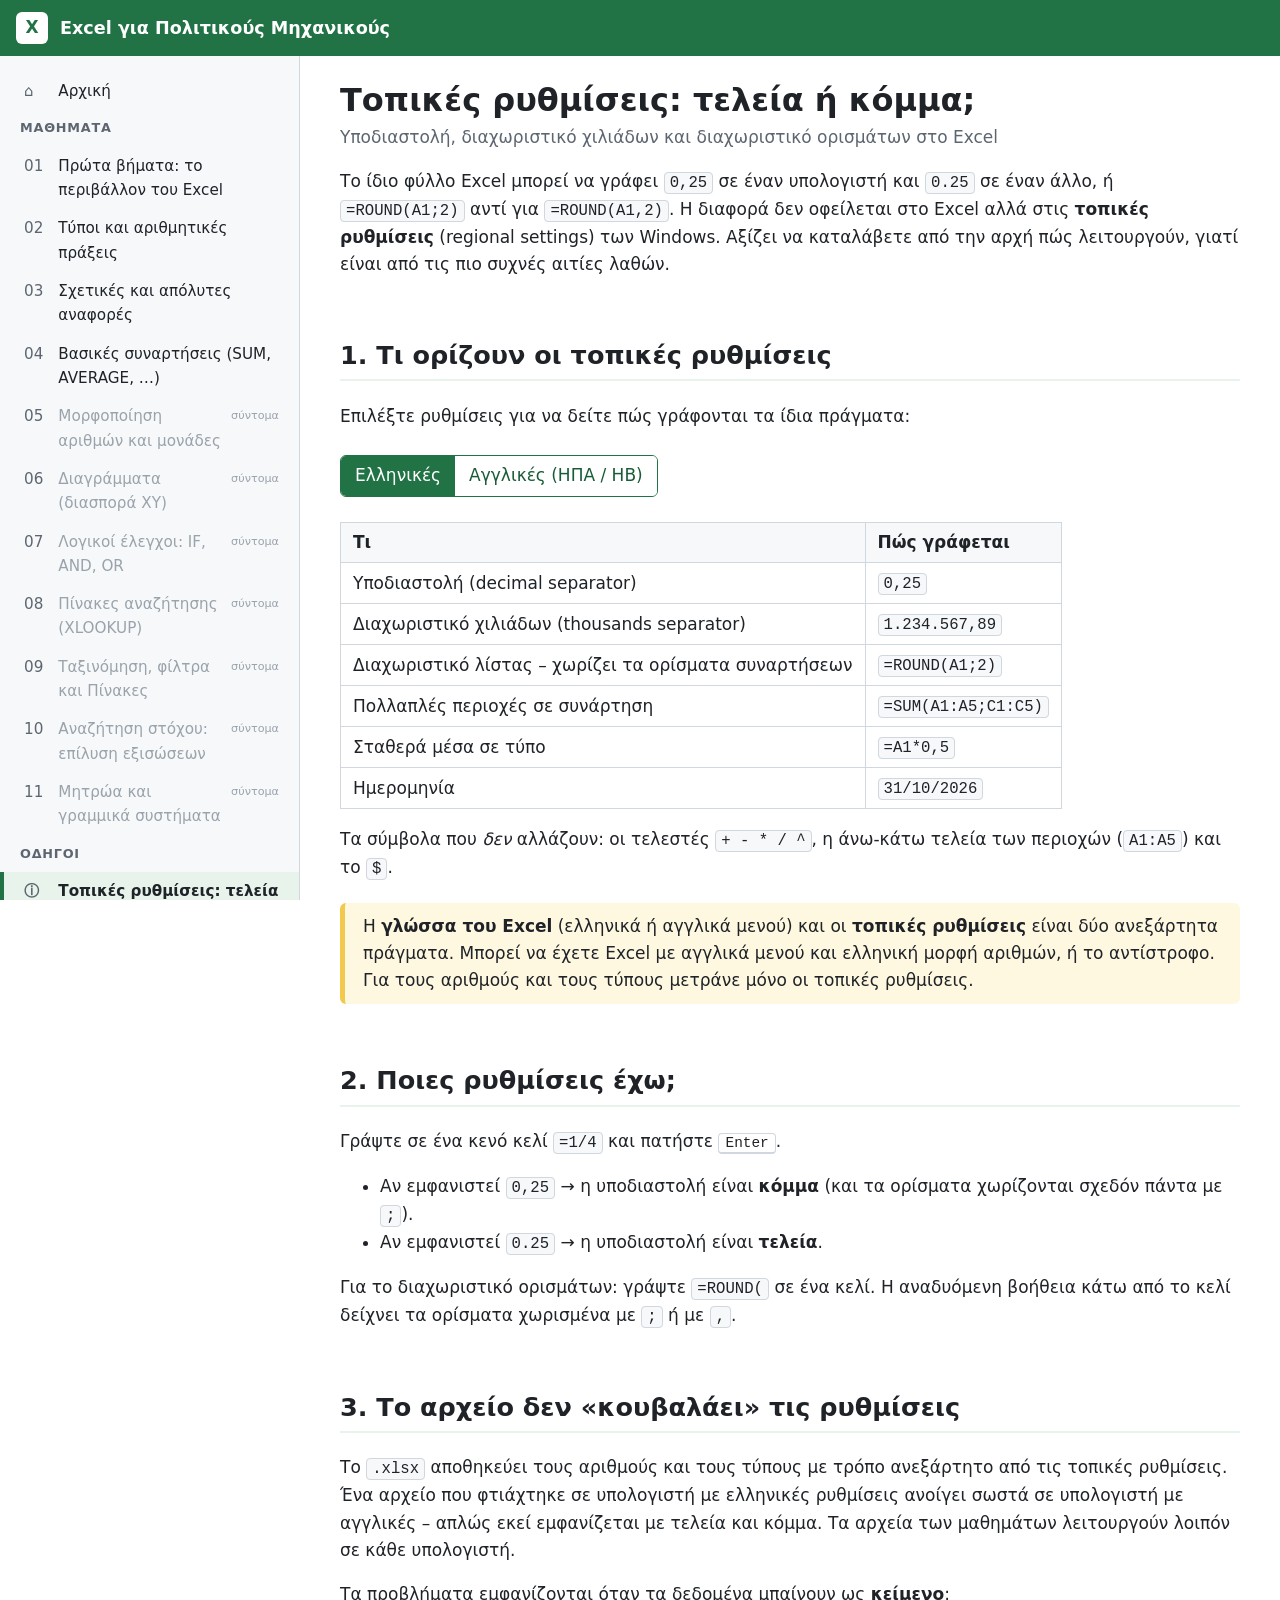
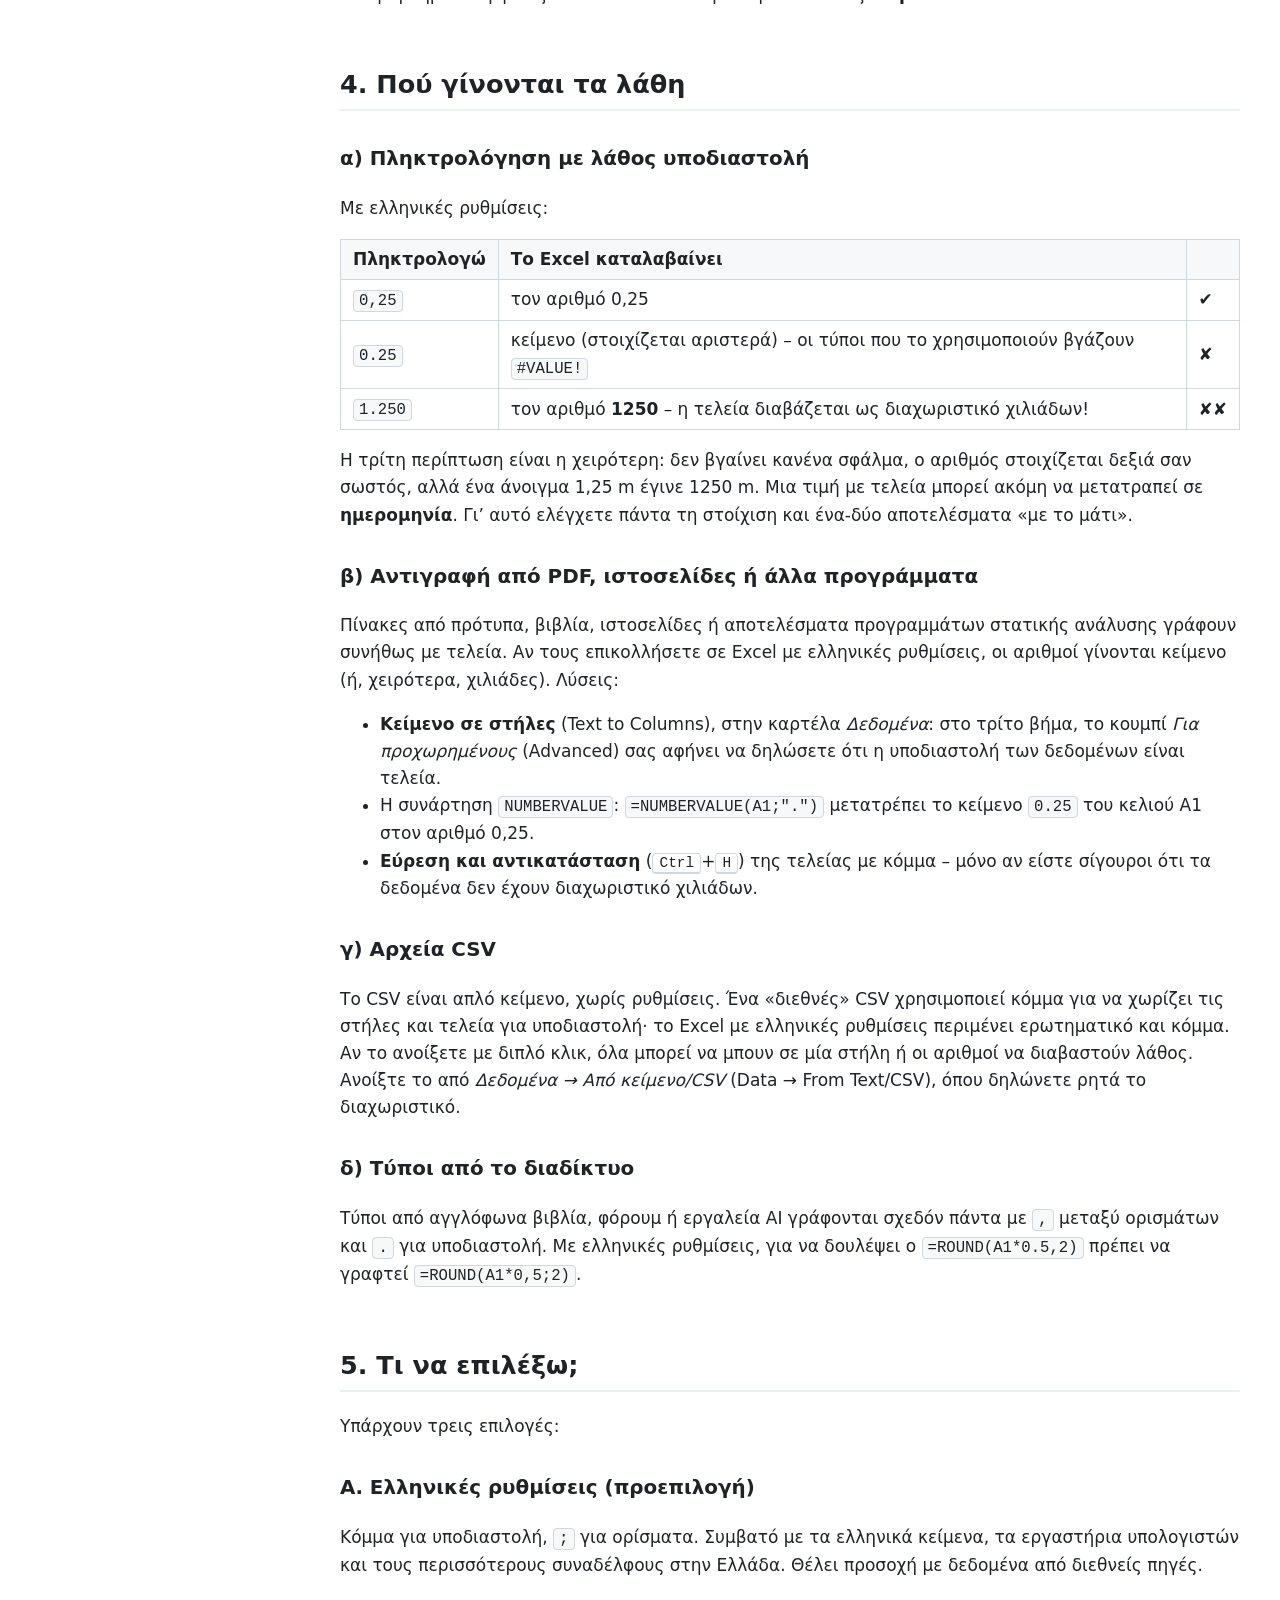
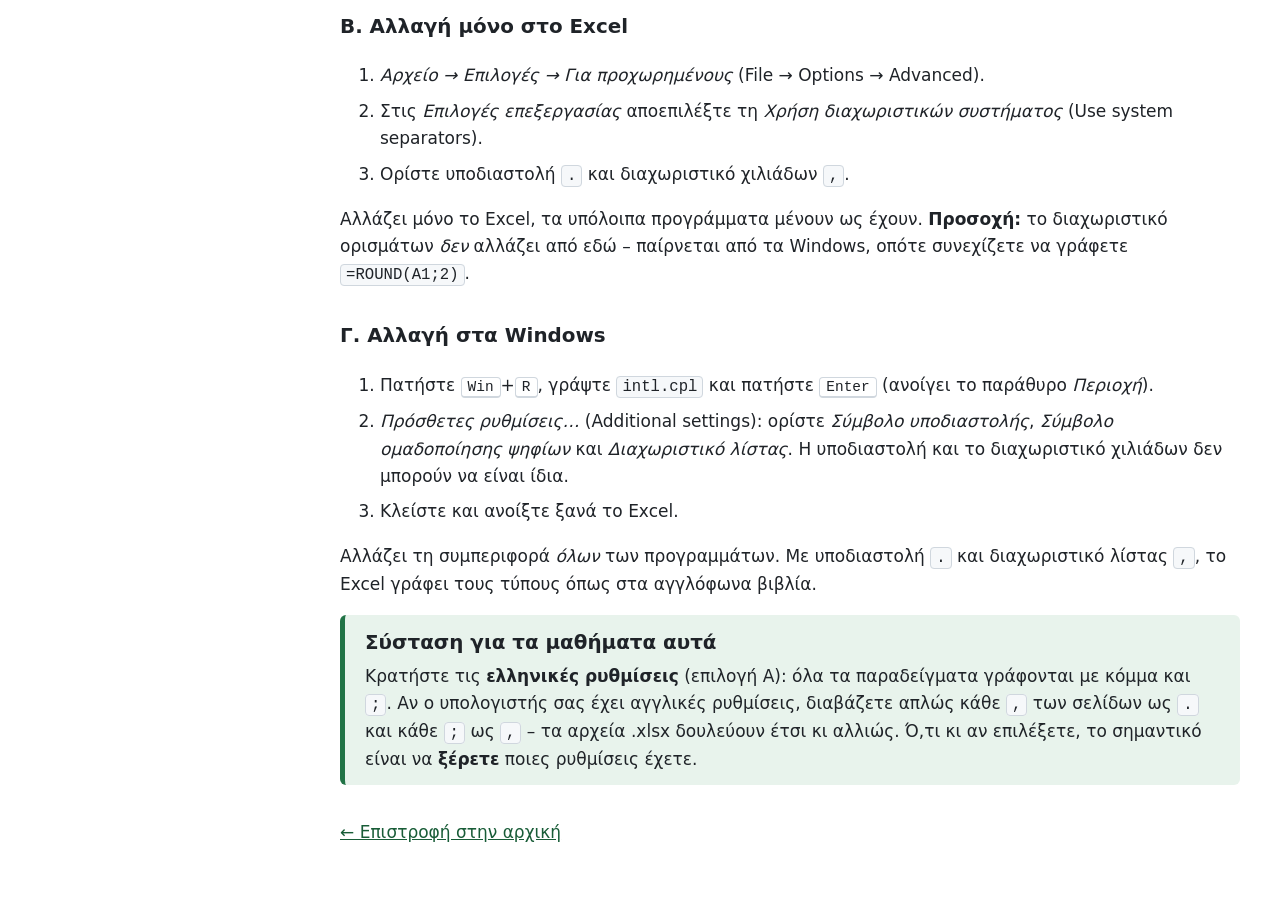
==== guides/regional-settings.html @ eeda7d46 "Add Lesson 4 (basic functions) and regional settings guide Co-Authored-By: Claude Opus 5.5 <noreply@" ====
<!doctype html>
<html lang="el">
<head>
  <meta charset="utf-8">
  <meta name="viewport" content="width=device-width, initial-scale=1">
  <title>Τοπικές ρυθμίσεις – Excel για Πολιτικούς Μηχανικούς</title>
  <link rel="stylesheet" href="../assets/css/style.css">
  <style>
    .toggle { display: inline-flex; border: 1px solid var(--green); border-radius: 6px; overflow: hidden; margin: .5em 0; }
    .toggle button { border: 0; background: #fff; color: var(--green-dark); padding: 6px 14px; font: inherit; cursor: pointer; }
    .toggle button.on { background: var(--green); color: #fff; }
  </style>
</head>
<body>
<main>
  <h1>Τοπικές ρυθμίσεις: τελεία ή κόμμα;</h1>
  <p class="subtitle">Υποδιαστολή, διαχωριστικό χιλιάδων και διαχωριστικό ορισμάτων στο Excel</p>

  <p>
    Το ίδιο φύλλο Excel μπορεί να γράφει <code>0,25</code> σε έναν υπολογιστή και <code>0.25</code> σε
    έναν άλλο, ή <code>=ROUND(A1;2)</code> αντί για <code>=ROUND(A1,2)</code>. Η διαφορά δεν οφείλεται
    στο Excel αλλά στις <strong>τοπικές ρυθμίσεις</strong> (regional settings) των Windows. Αξίζει να
    καταλάβετε από την αρχή πώς λειτουργούν, γιατί είναι από τις πιο συχνές αιτίες λαθών.
  </p>

  <h2>1. Τι ορίζουν οι τοπικές ρυθμίσεις</h2>
  <p>Επιλέξτε ρυθμίσεις για να δείτε πώς γράφονται τα ίδια πράγματα:</p>
  <div class="toggle" role="group" aria-label="Τοπικές ρυθμίσεις">
    <button class="on" data-locale="el">Ελληνικές</button>
    <button data-locale="en">Αγγλικές (ΗΠΑ / ΗΒ)</button>
  </div>
  <table class="plain" id="locale-table">
    <tr><th>Τι</th><th>Πώς γράφεται</th></tr>
    <tr><td>Υποδιαστολή (decimal separator)</td><td><code data-el="0,25" data-en="0.25"></code></td></tr>
    <tr><td>Διαχωριστικό χιλιάδων (thousands separator)</td><td><code data-el="1.234.567,89" data-en="1,234,567.89"></code></td></tr>
    <tr><td>Διαχωριστικό λίστας – χωρίζει τα ορίσματα συναρτήσεων</td><td><code data-el="=ROUND(A1;2)" data-en="=ROUND(A1,2)"></code></td></tr>
    <tr><td>Πολλαπλές περιοχές σε συνάρτηση</td><td><code data-el="=SUM(A1:A5;C1:C5)" data-en="=SUM(A1:A5,C1:C5)"></code></td></tr>
    <tr><td>Σταθερά μέσα σε τύπο</td><td><code data-el="=A1*0,5" data-en="=A1*0.5"></code></td></tr>
    <tr><td>Ημερομηνία</td><td><code data-el="31/10/2026" data-en="10/31/2026 (ΗΠΑ) ή 31/10/2026 (ΗΒ)"></code></td></tr>
  </table>
  <p>
    Τα σύμβολα που <em>δεν</em> αλλάζουν: οι τελεστές <code>+ - * / ^</code>, η άνω-κάτω τελεία των
    περιοχών (<code>A1:A5</code>) και το <code>$</code>.
  </p>
  <div class="note">
    Η <strong>γλώσσα του Excel</strong> (ελληνικά ή αγγλικά μενού) και οι <strong>τοπικές ρυθμίσεις</strong>
    είναι δύο ανεξάρτητα πράγματα. Μπορεί να έχετε Excel με αγγλικά μενού και ελληνική μορφή αριθμών, ή το
    αντίστροφο. Για τους αριθμούς και τους τύπους μετράνε μόνο οι τοπικές ρυθμίσεις.
  </div>

  <h2>2. Ποιες ρυθμίσεις έχω;</h2>
  <p>Γράψτε σε ένα κενό κελί <code>=1/4</code> και πατήστε <kbd>Enter</kbd>.</p>
  <ul>
    <li>Αν εμφανιστεί <code>0,25</code> → η υποδιαστολή είναι <strong>κόμμα</strong> (και τα ορίσματα χωρίζονται σχεδόν πάντα με <code>;</code>).</li>
    <li>Αν εμφανιστεί <code>0.25</code> → η υποδιαστολή είναι <strong>τελεία</strong>.</li>
  </ul>
  <p>
    Για το διαχωριστικό ορισμάτων: γράψτε <code>=ROUND(</code> σε ένα κελί. Η αναδυόμενη βοήθεια κάτω από
    το κελί δείχνει τα ορίσματα χωρισμένα με <code>;</code> ή με <code>,</code>.
  </p>

  <h2>3. Το αρχείο δεν «κουβαλάει» τις ρυθμίσεις</h2>
  <p>
    Το <code>.xlsx</code> αποθηκεύει τους αριθμούς και τους τύπους με τρόπο ανεξάρτητο από τις τοπικές
    ρυθμίσεις. Ένα αρχείο που φτιάχτηκε σε υπολογιστή με ελληνικές ρυθμίσεις ανοίγει σωστά σε υπολογιστή
    με αγγλικές – απλώς εκεί εμφανίζεται με τελεία και κόμμα. Τα αρχεία των μαθημάτων λειτουργούν
    λοιπόν σε κάθε υπολογιστή.
  </p>
  <p>Τα προβλήματα εμφανίζονται όταν τα δεδομένα μπαίνουν ως <strong>κείμενο</strong>:</p>

  <h2>4. Πού γίνονται τα λάθη</h2>
  <h3>α) Πληκτρολόγηση με λάθος υποδιαστολή</h3>
  <p>Με ελληνικές ρυθμίσεις:</p>
  <table class="plain">
    <tr><th>Πληκτρολογώ</th><th>Το Excel καταλαβαίνει</th><th></th></tr>
    <tr><td><code>0,25</code></td><td>τον αριθμό 0,25</td><td>✔</td></tr>
    <tr><td><code>0.25</code></td><td>κείμενο (στοιχίζεται αριστερά) – οι τύποι που το χρησιμοποιούν βγάζουν <code>#VALUE!</code></td><td>✘</td></tr>
    <tr><td><code>1.250</code></td><td>τον αριθμό <strong>1250</strong> – η τελεία διαβάζεται ως διαχωριστικό χιλιάδων!</td><td>✘✘</td></tr>
  </table>
  <p>
    Η τρίτη περίπτωση είναι η χειρότερη: δεν βγαίνει κανένα σφάλμα, ο αριθμός στοιχίζεται δεξιά σαν
    σωστός, αλλά ένα άνοιγμα 1,25 m έγινε 1250 m. Μια τιμή με τελεία μπορεί ακόμη να μετατραπεί
    σε <strong>ημερομηνία</strong>. Γι’ αυτό ελέγχετε πάντα τη στοίχιση και ένα-δύο αποτελέσματα «με το μάτι».
  </p>

  <h3>β) Αντιγραφή από PDF, ιστοσελίδες ή άλλα προγράμματα</h3>
  <p>
    Πίνακες από πρότυπα, βιβλία, ιστοσελίδες ή αποτελέσματα προγραμμάτων στατικής ανάλυσης γράφουν
    συνήθως με τελεία. Αν τους επικολλήσετε σε Excel με ελληνικές ρυθμίσεις, οι αριθμοί γίνονται κείμενο
    (ή, χειρότερα, χιλιάδες). Λύσεις:
  </p>
  <ul>
    <li><strong>Κείμενο σε στήλες</strong> (Text to Columns), στην καρτέλα <em>Δεδομένα</em>: στο τρίτο βήμα, το
      κουμπί <em>Για προχωρημένους</em> (Advanced) σας αφήνει να δηλώσετε ότι η υποδιαστολή των δεδομένων είναι τελεία.</li>
    <li>Η συνάρτηση <code>NUMBERVALUE</code>: <code>=NUMBERVALUE(A1;".")</code> μετατρέπει το κείμενο
      <code>0.25</code> του κελιού A1 στον αριθμό 0,25.</li>
    <li><strong>Εύρεση και αντικατάσταση</strong> (<kbd>Ctrl</kbd>+<kbd>H</kbd>) της τελείας με κόμμα –
      μόνο αν είστε σίγουροι ότι τα δεδομένα δεν έχουν διαχωριστικό χιλιάδων.</li>
  </ul>

  <h3>γ) Αρχεία CSV</h3>
  <p>
    Το CSV είναι απλό κείμενο, χωρίς ρυθμίσεις. Ένα «διεθνές» CSV χρησιμοποιεί κόμμα για να χωρίζει τις
    στήλες και τελεία για υποδιαστολή· το Excel με ελληνικές ρυθμίσεις περιμένει ερωτηματικό και κόμμα.
    Αν το ανοίξετε με διπλό κλικ, όλα μπορεί να μπουν σε μία στήλη ή οι αριθμοί να διαβαστούν λάθος.
    Ανοίξτε το από <em>Δεδομένα → Από κείμενο/CSV</em> (Data → From Text/CSV), όπου δηλώνετε ρητά το
    διαχωριστικό.
  </p>

  <h3>δ) Τύποι από το διαδίκτυο</h3>
  <p>
    Τύποι από αγγλόφωνα βιβλία, φόρουμ ή εργαλεία AI γράφονται σχεδόν πάντα με <code>,</code> μεταξύ
    ορισμάτων και <code>.</code> για υποδιαστολή. Με ελληνικές ρυθμίσεις, για να δουλέψει ο
    <code>=ROUND(A1*0.5,2)</code> πρέπει να γραφτεί <code>=ROUND(A1*0,5;2)</code>.
  </p>

  <h2>5. Τι να επιλέξω;</h2>
  <p>Υπάρχουν τρεις επιλογές:</p>

  <h3>Α. Ελληνικές ρυθμίσεις (προεπιλογή)</h3>
  <p>
    Κόμμα για υποδιαστολή, <code>;</code> για ορίσματα. Συμβατό με τα ελληνικά κείμενα, τα εργαστήρια
    υπολογιστών και τους περισσότερους συναδέλφους στην Ελλάδα. Θέλει προσοχή με δεδομένα από διεθνείς πηγές.
  </p>

  <h3>Β. Αλλαγή μόνο στο Excel</h3>
  <ol class="steps">
    <li><em>Αρχείο → Επιλογές → Για προχωρημένους</em> (File → Options → Advanced).</li>
    <li>Στις <em>Επιλογές επεξεργασίας</em> αποεπιλέξτε τη <em>Χρήση διαχωριστικών συστήματος</em> (Use system separators).</li>
    <li>Ορίστε υποδιαστολή <code>.</code> και διαχωριστικό χιλιάδων <code>,</code>.</li>
  </ol>
  <p>
    Αλλάζει μόνο το Excel, τα υπόλοιπα προγράμματα μένουν ως έχουν. <strong>Προσοχή:</strong> το
    διαχωριστικό ορισμάτων <em>δεν</em> αλλάζει από εδώ – παίρνεται από τα Windows, οπότε συνεχίζετε να
    γράφετε <code>=ROUND(A1;2)</code>.
  </p>

  <h3>Γ. Αλλαγή στα Windows</h3>
  <ol class="steps">
    <li>Πατήστε <kbd>Win</kbd>+<kbd>R</kbd>, γράψτε <code>intl.cpl</code> και πατήστε <kbd>Enter</kbd> (ανοίγει το παράθυρο <em>Περιοχή</em>).</li>
    <li><em>Πρόσθετες ρυθμίσεις…</em> (Additional settings): ορίστε <em>Σύμβολο υποδιαστολής</em>,
      <em>Σύμβολο ομαδοποίησης ψηφίων</em> και <em>Διαχωριστικό λίστας</em>. Η υποδιαστολή και το
      διαχωριστικό χιλιάδων δεν μπορούν να είναι ίδια.</li>
    <li>Κλείστε και ανοίξτε ξανά το Excel.</li>
  </ol>
  <p>
    Αλλάζει τη συμπεριφορά <em>όλων</em> των προγραμμάτων. Με υποδιαστολή <code>.</code> και διαχωριστικό
    λίστας <code>,</code>, το Excel γράφει τους τύπους όπως στα αγγλόφωνα βιβλία.
  </p>

  <div class="goals">
    <h3>Σύσταση για τα μαθήματα αυτά</h3>
    <p style="margin:0">
      Κρατήστε τις <strong>ελληνικές ρυθμίσεις</strong> (επιλογή Α): όλα τα παραδείγματα γράφονται με
      κόμμα και <code>;</code>. Αν ο υπολογιστής σας έχει αγγλικές ρυθμίσεις, διαβάζετε απλώς κάθε
      <code>,</code> των σελίδων ως <code>.</code> και κάθε <code>;</code> ως <code>,</code> – τα αρχεία
      .xlsx δουλεύουν έτσι κι αλλιώς. Ό,τι κι αν επιλέξετε, το σημαντικό είναι να <strong>ξέρετε</strong>
      ποιες ρυθμίσεις έχετε.
    </p>
  </div>

  <p style="margin-top:2em"><a href="../index.html">← Επιστροφή στην αρχική</a></p>
</main>
<script src="../assets/js/site.js"></script>
<script>
  const show = (loc) => {
    document.querySelectorAll("#locale-table code").forEach((c) => (c.textContent = c.dataset[loc]));
    document.querySelectorAll(".toggle button").forEach((b) => b.classList.toggle("on", b.dataset.locale === loc));
  };
  document.querySelectorAll(".toggle button").forEach((b) => b.addEventListener("click", () => show(b.dataset.locale)));
  show("el");
</script>
</body>
</html>
---- assets/css/style.css ----
/* Excel για Πολιτικούς Μηχανικούς – κοινή μορφοποίηση */
:root {
  --green: #217346;
  --green-dark: #185c37;
  --green-light: #e8f3ec;
  --text: #1f2328;
  --muted: #5d6670;
  --border: #d0d7de;
  --bg: #ffffff;
  --bg-soft: #f6f8fa;
  --note: #fff8e1;
  --note-border: #f2c94c;
  --sidebar-w: 300px;
  --header-h: 56px;
}

* { box-sizing: border-box; }

body {
  margin: 0;
  font-family: "Segoe UI", system-ui, -apple-system, Roboto, Arial, sans-serif;
  font-size: 17px;
  line-height: 1.6;
  color: var(--text);
  background: var(--bg);
}

a { color: var(--green-dark); }

/* ---------- Header ---------- */
.site-header {
  position: fixed;
  inset: 0 0 auto 0;
  height: var(--header-h);
  display: flex;
  align-items: center;
  gap: 12px;
  padding: 0 16px;
  background: var(--green);
  color: #fff;
  z-index: 20;
}
.site-header a { color: #fff; text-decoration: none; font-weight: 600; font-size: 1.1rem; }
.site-header .logo {
  display: inline-grid; place-items: center;
  width: 32px; height: 32px; border-radius: 6px;
  background: #fff; color: var(--green); font-weight: 800;
}
.menu-btn {
  display: none;
  background: none; border: 1px solid rgba(255,255,255,.6); color: #fff;
  border-radius: 6px; padding: 4px 10px; font-size: 1rem; cursor: pointer;
}

/* ---------- Sidebar ---------- */
.sidebar {
  position: fixed;
  top: var(--header-h); bottom: 0; left: 0;
  width: var(--sidebar-w);
  overflow-y: auto;
  background: var(--bg-soft);
  border-right: 1px solid var(--border);
  padding: 16px 0;
  z-index: 10;
}
.sidebar h2 {
  font-size: .8rem; text-transform: uppercase; letter-spacing: .06em;
  color: var(--muted); margin: 8px 20px;
}
.sidebar ol { list-style: none; margin: 0; padding: 0; }
.sidebar li > a, .sidebar li > span {
  display: flex; gap: 10px;
  padding: 7px 20px;
  text-decoration: none; color: var(--text); font-size: .95rem;
  border-left: 4px solid transparent;
}
.sidebar li a:hover { background: var(--green-light); }
.sidebar li a.active {
  background: var(--green-light);
  border-left-color: var(--green);
  font-weight: 600;
}
.sidebar li > span { color: #9aa3ab; cursor: default; }
.sidebar .num { min-width: 1.6em; color: var(--muted); }
.sidebar .soon { font-size: .7rem; margin-left: auto; padding-top: 3px; }

/* ---------- Main content ---------- */
main {
  margin-left: var(--sidebar-w);
  padding: calc(var(--header-h) + 24px) 40px 60px;
  max-width: calc(var(--sidebar-w) + 900px);
}
main h1 { font-size: 2rem; margin: 0 0 4px; line-height: 1.25; }
main h2 { margin-top: 2.2em; padding-bottom: 4px; border-bottom: 2px solid var(--green-light); }
main h3 { margin-top: 1.6em; }
.subtitle { color: var(--muted); margin-top: 0; }

.goals {
  background: var(--green-light);
  border-left: 5px solid var(--green);
  padding: 12px 20px; border-radius: 6px;
}
.goals h3 { margin: 0 0 4px; }
.goals ul { margin: 0; }

.note {
  background: var(--note);
  border-left: 5px solid var(--note-border);
  padding: 10px 18px; border-radius: 6px; margin: 1.2em 0;
}

kbd {
  display: inline-block; padding: 1px 6px;
  font: .85em Consolas, monospace;
  background: #fff; border: 1px solid var(--border); border-bottom-width: 2px;
  border-radius: 4px;
}
code {
  font-family: Consolas, "Cascadia Mono", monospace; font-size: .92em;
  background: var(--bg-soft); border: 1px solid var(--border);
  padding: 1px 5px; border-radius: 4px;
}

table.plain { border-collapse: collapse; margin: 1em 0; }
table.plain th, table.plain td { border: 1px solid var(--border); padding: 6px 12px; text-align: left; }
table.plain th { background: var(--bg-soft); }

ol.steps li { margin-bottom: .5em; }

.download {
  display: inline-flex; align-items: center; gap: 10px;
  background: var(--green); color: #fff; text-decoration: none;
  padding: 10px 18px; border-radius: 6px; font-weight: 600;
}
.download:hover { background: var(--green-dark); }

/* ---------- Lesson cards (home page) ---------- */
.cards {
  display: grid; gap: 16px;
  grid-template-columns: repeat(auto-fill, minmax(240px, 1fr));
  margin-top: 1em;
}
.card {
  display: block; padding: 16px 18px;
  border: 1px solid var(--border); border-radius: 8px;
  text-decoration: none; color: var(--text);
}
a.card:hover { border-color: var(--green); box-shadow: 0 2px 8px rgba(0,0,0,.08); }
.card .num { color: var(--green); font-weight: 700; }
.card h3 { margin: 4px 0; font-size: 1.05rem; }
.card p { margin: 0; color: var(--muted); font-size: .9rem; }
.card.disabled { opacity: .55; }

/* ---------- Prev / next ---------- */
.pager {
  display: flex; justify-content: space-between; gap: 16px;
  margin-top: 3em; padding-top: 1em; border-top: 1px solid var(--border);
}
.pager a {
  text-decoration: none; padding: 10px 16px;
  border: 1px solid var(--border); border-radius: 6px;
}
.pager a:hover { border-color: var(--green); }
.pager .next { margin-left: auto; text-align: right; }
.pager small { display: block; color: var(--muted); }

/* ---------- Mock Excel grid ---------- */
.xl {
  border: 1px solid #b7b7b7; border-radius: 4px;
  font-family: Calibri, "Segoe UI", Arial, sans-serif; font-size: 15px;
  margin: 1.2em 0; overflow-x: auto; background: #fff;
}
.xl-bar {
  display: flex; align-items: stretch; border-bottom: 1px solid #d4d4d4;
  background: #fff; min-width: max-content;
}
.xl-name {
  width: 80px; padding: 4px 8px; border-right: 1px solid #d4d4d4;
  font-family: inherit;
}
.xl-fx { padding: 4px 10px; color: #777; font-style: italic; border-right: 1px solid #d4d4d4; }
.xl-formula { padding: 4px 10px; flex: 1; min-width: 260px; font-family: Consolas, monospace; }
.xl table { border-collapse: collapse; }
.xl th {
  background: #f3f3f3; color: #444; font-weight: normal;
  border: 1px solid #d4d4d4; padding: 2px 6px; min-width: 34px;
}
.xl th.sel { background: #d3e7d9; color: var(--green-dark); font-weight: 600; }
.xl td {
  border: 1px solid #e1e1e1; padding: 3px 8px; min-width: 90px; height: 26px;
  cursor: cell; white-space: nowrap;
}
.xl td.num { text-align: right; }
.xl td.hdr { font-weight: 700; background: #f0f7f2; }
.xl td.formula { background: #fafdfb; }
.xl td.sel { outline: 2px solid var(--green); outline-offset: -2px; }
.xl-caption { font-size: .85rem; color: var(--muted); padding: 4px 10px; border-top: 1px solid #e1e1e1; background: #fafafa; }

/* ---------- Mobile ---------- */
@media (max-width: 860px) {
  .menu-btn { display: inline-block; }
  .sidebar { transform: translateX(-100%); transition: transform .2s; box-shadow: 2px 0 10px rgba(0,0,0,.15); }
  body.nav-open .sidebar { transform: none; }
  main { margin-left: 0; padding: calc(var(--header-h) + 16px) 16px 40px; }
  main h1 { font-size: 1.6rem; }
}
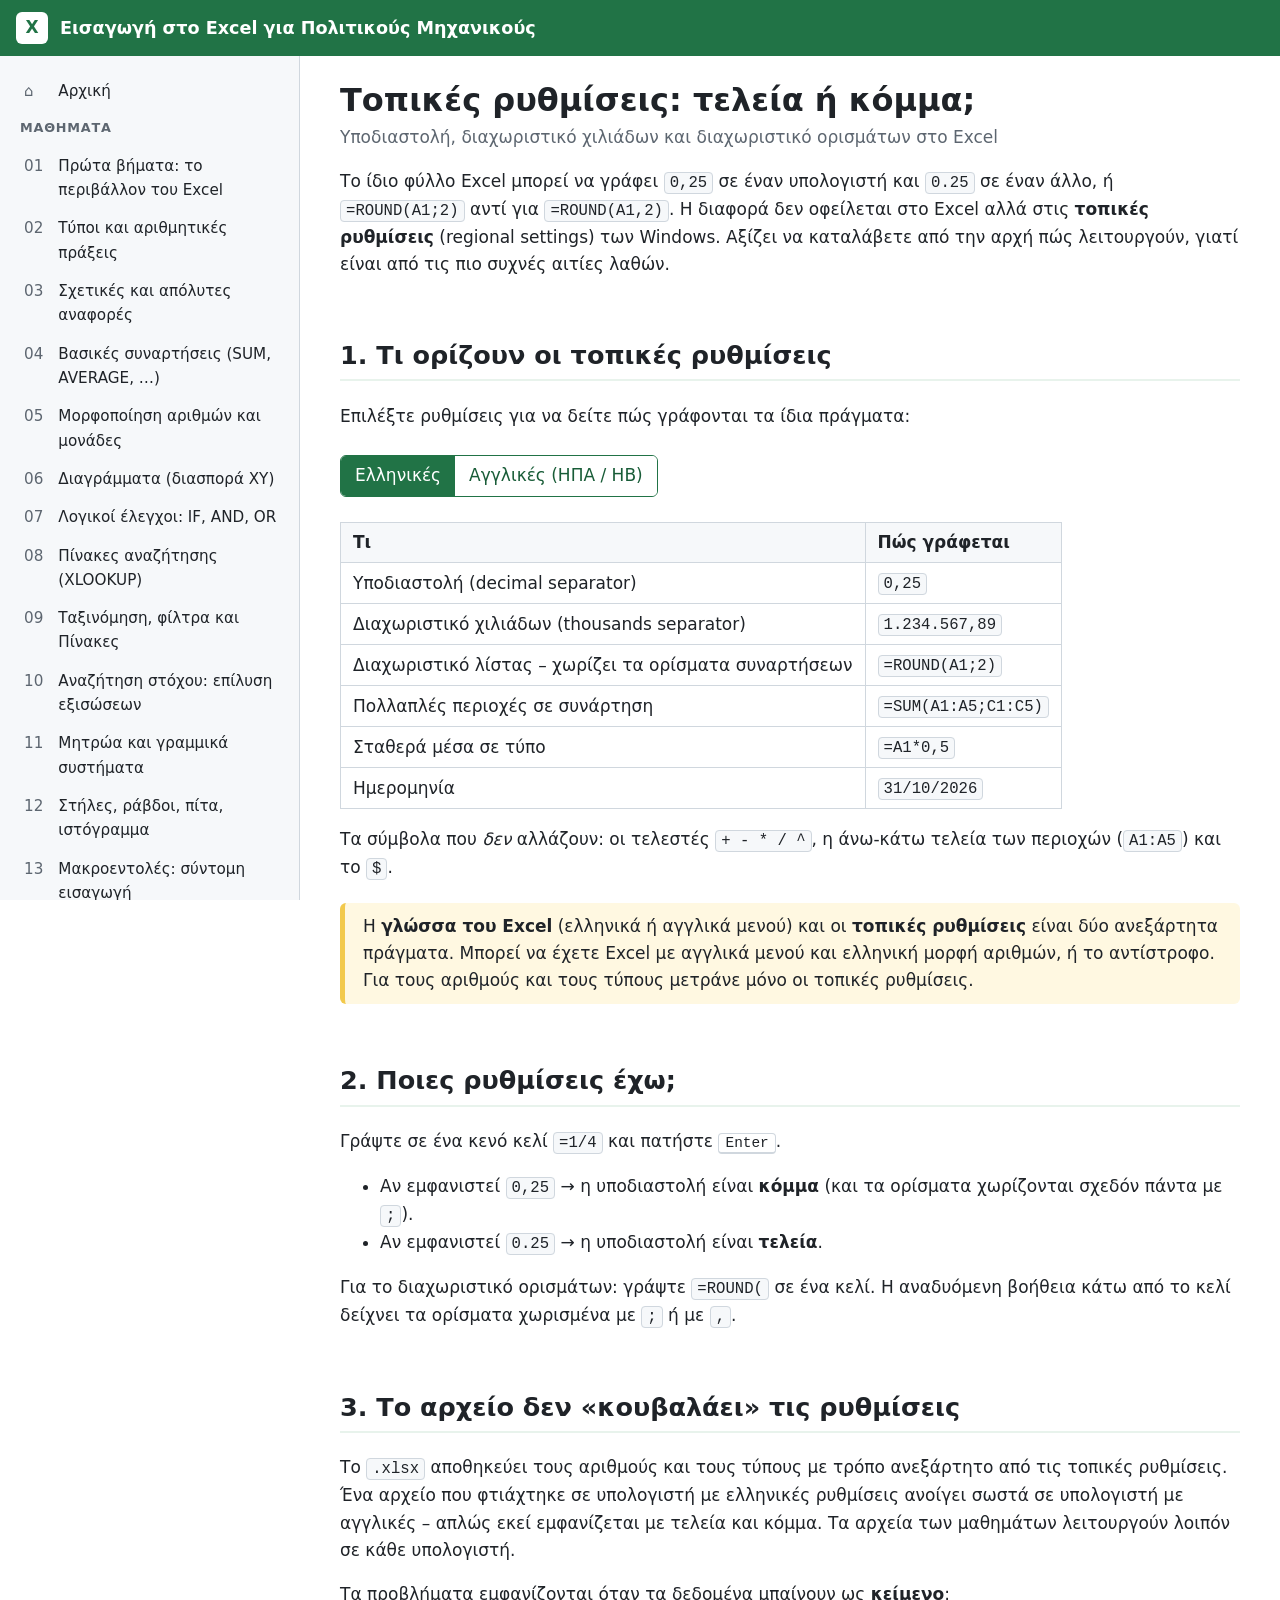
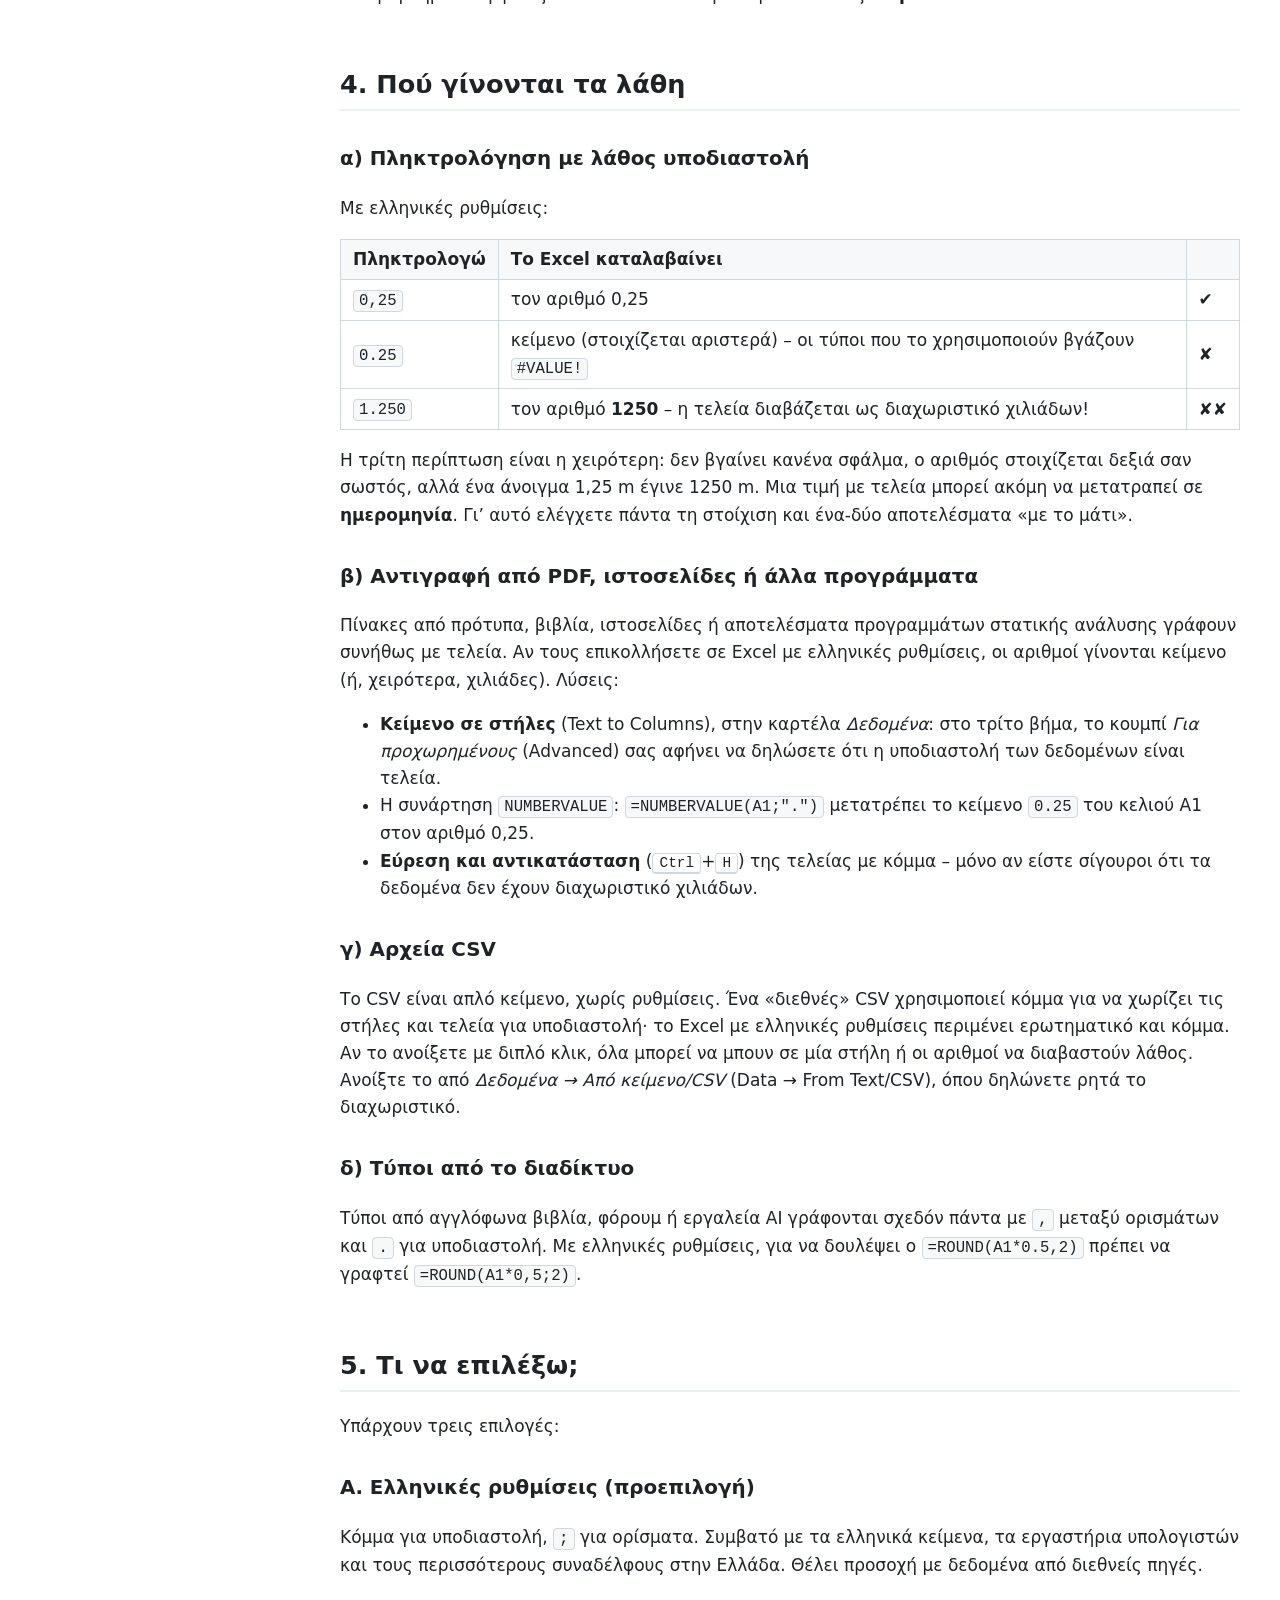
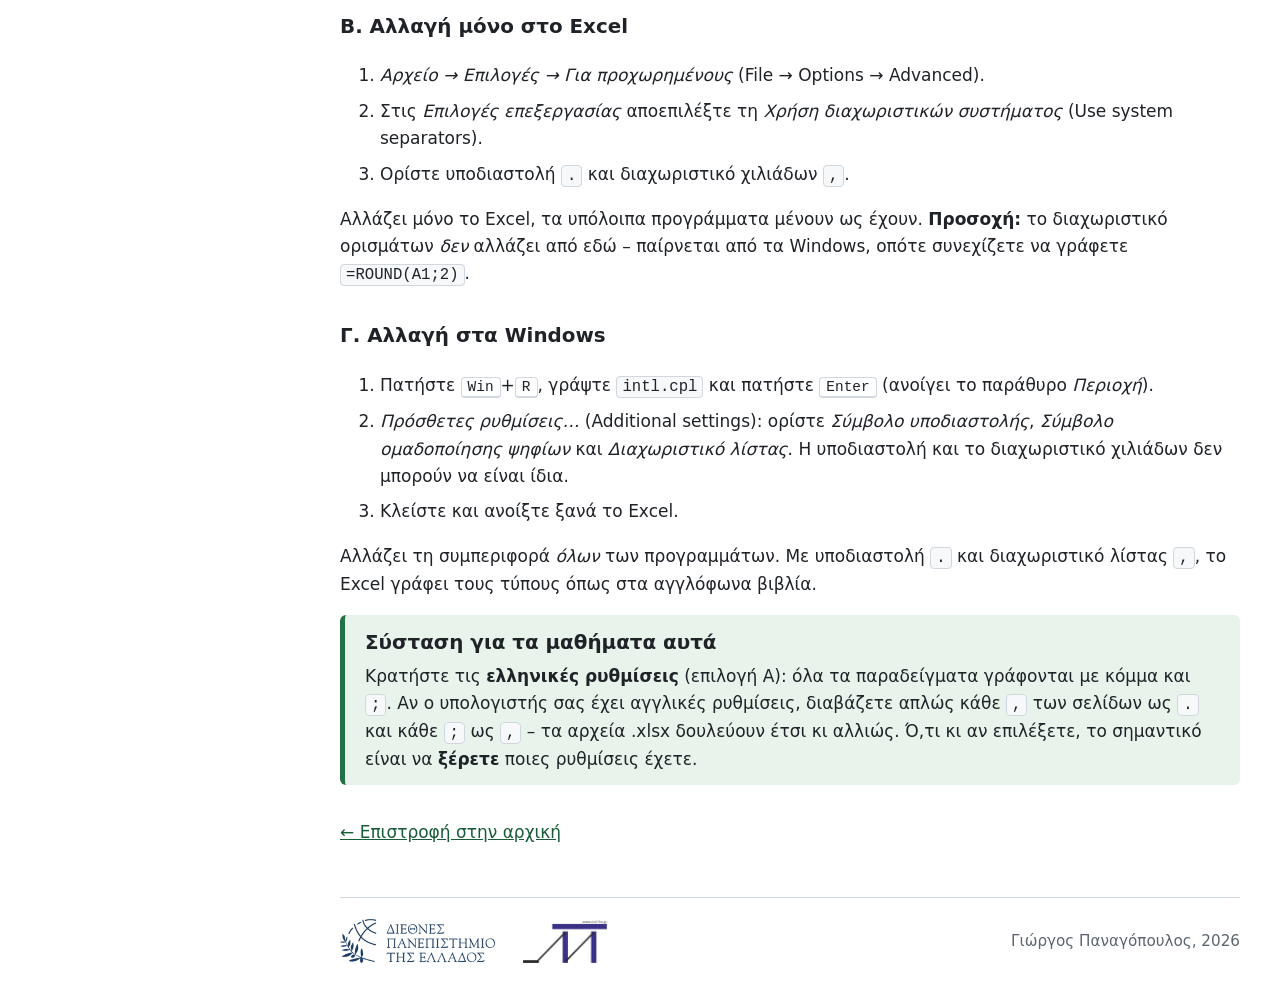
==== commit 83287b1e: "Rename to 'Εισαγωγή στο Excel για Πολιτικούς Μηχανικούς' and add logos to the workbooks Co-Authored-" ====
--- a/guides/regional-settings.html
+++ b/guides/regional-settings.html
@@ -3,7 +3,7 @@
 <head>
   <meta charset="utf-8">
   <meta name="viewport" content="width=device-width, initial-scale=1">
-  <title>Τοπικές ρυθμίσεις – Excel για Πολιτικούς Μηχανικούς</title>
+  <title>Τοπικές ρυθμίσεις – Εισαγωγή στο Excel για Πολιτικούς Μηχανικούς</title>
   <link rel="stylesheet" href="../assets/css/style.css">
   <style>
     .toggle { display: inline-flex; border: 1px solid var(--green); border-radius: 6px; overflow: hidden; margin: .5em 0; }
--- a/assets/css/style.css
+++ b/assets/css/style.css
@@ -199,8 +199,27 @@
 /* ---------- Mobile ---------- */
 @media (max-width: 860px) {
   .menu-btn { display: inline-block; }
+  .site-header a { font-size: .95rem; line-height: 1.2; }
   .sidebar { transform: translateX(-100%); transition: transform .2s; box-shadow: 2px 0 10px rgba(0,0,0,.15); }
   body.nav-open .sidebar { transform: none; }
   main { margin-left: 0; padding: calc(var(--header-h) + 16px) 16px 40px; }
   main h1 { font-size: 1.6rem; }
 }
+
+/* ---------- XY charts ---------- */
+.xychart { border: 1px solid #d0d7de; border-radius: 4px; margin: 1.2em 0; background: #fff; max-width: 680px; }
+.xychart svg { display: block; width: 100%; height: auto; }
+.chart-pair { display: grid; grid-template-columns: 1fr 1fr; gap: 14px; }
+.chart-pair .xychart { margin: 0; }
+@media (max-width: 860px) { .chart-pair { grid-template-columns: 1fr; } }
+
+/* ---------- Footer and logos ---------- */
+.site-footer {
+  display: flex; flex-wrap: wrap; align-items: center; gap: 12px 28px;
+  margin-top: 3em; padding-top: 1.2em; border-top: 1px solid var(--border);
+}
+.site-footer img { display: block; height: 44px; width: auto; }
+.site-footer .sign { margin-left: auto; color: var(--muted); font-size: .95rem; }
+.brand { display: flex; flex-wrap: wrap; align-items: center; gap: 12px 32px; margin-bottom: 1.4em; }
+.brand img { display: block; height: 64px; width: auto; }
+@media (max-width: 860px) { .site-footer .sign { margin-left: 0; width: 100%; } .brand img { height: 52px; } }
